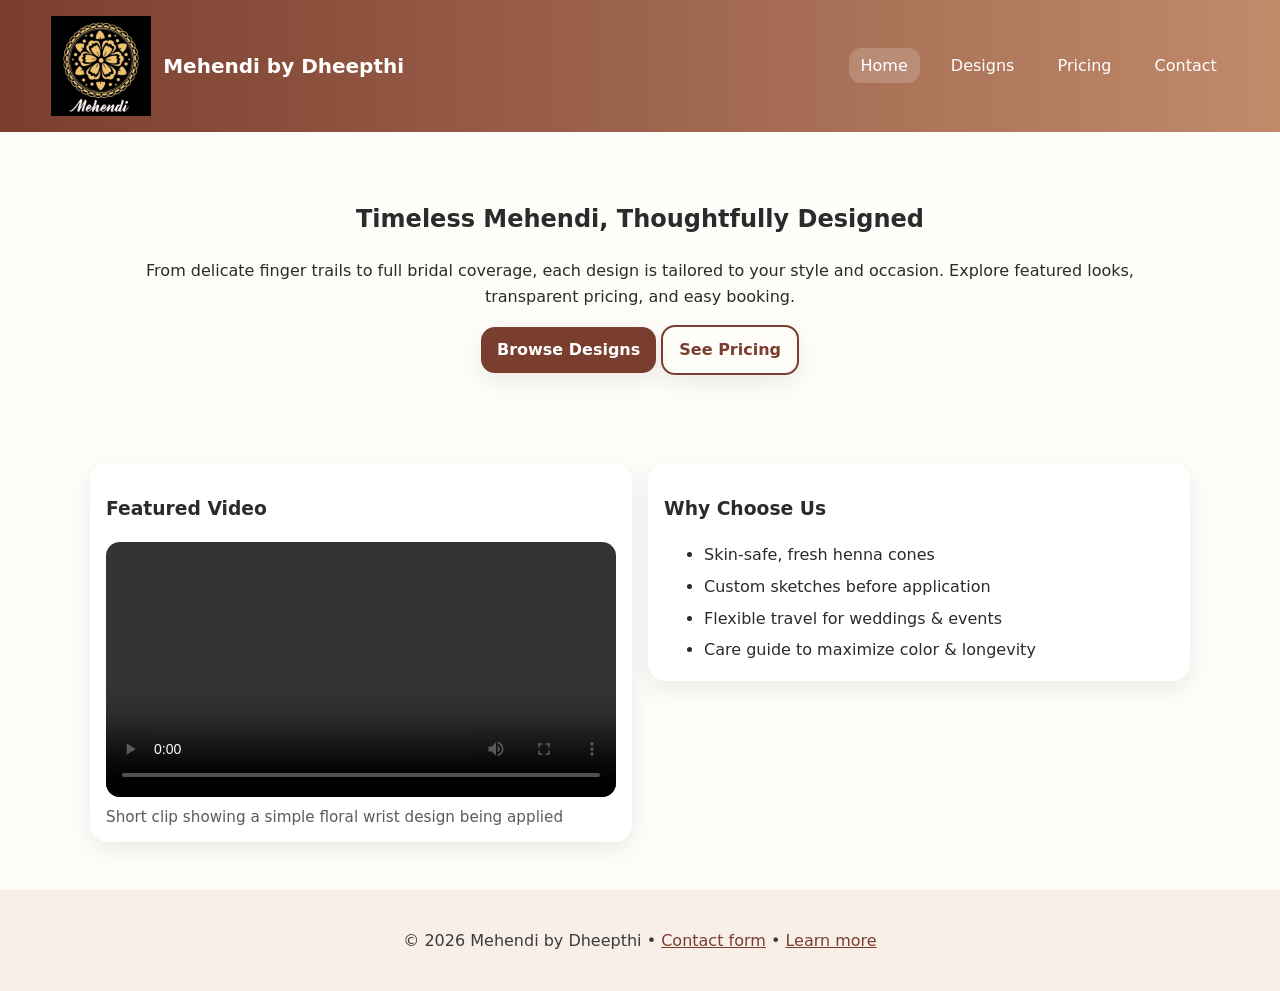
==== index.html @ c7d5ab2c "Add files via upload" ====
<!DOCTYPE html>
<html lang="en">
<head>
  <meta charset="utf-8" />
  <meta name="viewport" content="width=device-width, initial-scale=1" />
  <meta name="description" content="Elegant mehendi (henna) designs for weddings, festivals, and special occasions. View designs, pricing, and book your appointment." />
  <meta name="keywords" content="mehendi, henna, bridal mehendi, sangeet, arabic mehendi, mandala" />
  <title>Mehendi by Dheepthi — Home</title>
  <link rel="stylesheet" href="styles.css" />
</head>
<body>
  <header class="site-header">
    <div class="brand">
      <img src="MehendiLogo.jpg" alt="Henna hand icon" />
      <h1>Mehendi by Dheepthi</h1>
    </div>
    <nav class="site-nav" aria-label="Primary">
      <a href="index.html" class="active">Home</a>
      <a href="designs.html">Designs</a>
      <a href="pricing.html">Pricing</a>
      <a href="contact.html">Contact</a>
    </nav>
  </header>

  <main id="main" class="container">
    <section class="hero">
      <h2>Timeless Mehendi, Thoughtfully Designed</h2>
      <p>From delicate finger trails to full bridal coverage, each design is tailored to your style and occasion. Explore featured looks, transparent pricing, and easy booking.</p>
      <p><a class="btn" href="designs.html">Browse Designs</a> <a class="btn btn-ghost" href="pricing.html">See Pricing</a></p>
    </section>

    <section class="grid two-col">
      <article class="card tight">
        <h3>Featured Video</h3>
        <video class="feature-video" controls preload="metadata">
          <source src="henna.mp4" type="video/mp4" />
          Your browser does not support the video tag.
        </video>
        <p class="caption">Short clip showing a simple floral wrist design being applied</p>
      </article>

      <article class="card tight">
        <h3>Why Choose Us</h3>
        <ul>
          <li>Skin-safe, fresh henna cones</li>
          <li>Custom sketches before application</li>
          <li>Flexible travel for weddings &amp; events</li>
          <li>Care guide to maximize color &amp; longevity</li>
        </ul>
      </article>
    </section>
  </main>

  <footer class="site-footer">
  <p>
    © <span id="year"></span> Mehendi by Dheepthi •
    <a href="contact.html">Contact form</a> •
    <a href="https://en.wikipedia.org/wiki/Mehndi" target="_blank" rel="noopener">Learn more</a>
  </p>
</footer>
<script>
  document.getElementById('year').textContent = new Date().getFullYear();
</script>
</body>
</html>
---- styles.css ----
:root{
  --bg: #fffdf9;
  --ink: #2b2b2b;
  --accent: #7a3e2e;   /* henna brown */
  --accent-2: #c08a6b;
  --card: #ffffff;
  --shadow: 0 8px 24px rgba(0,0,0,.08);
  --radius: 18px;
}

*{ box-sizing:border-box; }

html, body {
  margin:0;
  padding:0;
  font-family: system-ui, -apple-system, Segoe UI, Roboto, "Helvetica Neue", Arial, sans-serif;
  color: var(--ink);
  background: var(--bg);
  line-height: 1.6;
}

.container { width:min(1100px, 92%); margin: 0 auto; }

.site-header {
  display:flex; align-items:center; justify-content:space-between;
  padding: 16px 4%;
  background: linear-gradient(90deg, var(--accent) 0%, var(--accent-2) 100%);
  color: white;
}
.brand { display:flex; align-items:center; gap:12px; }
.brand img { width:100px; height:100px; }
.brand h1 { font-size:1.25rem; margin:0; font-weight:700; }

.site-nav a {
  color: #fff; text-decoration:none; margin-left:14px; padding:8px 12px; border-radius:12px;
  transition: all .2s ease;
}
.site-nav a:hover, .site-nav a.active { background: rgba(255,255,255,.18); }

.hero {
  text-align:center; padding: 48px 12px;
}
.btn {
  display:inline-block; padding:10px 16px; border-radius:14px; background: var(--accent);
  color:white; text-decoration:none; font-weight:600; box-shadow: var(--shadow);
}
.btn:hover { filter: brightness(1.05); transform: translateY(-1px); }
.btn-ghost { background: transparent; color: var(--accent); border: 2px solid var(--accent); }

.grid {
  display: grid;
  gap: 16px;
  margin: 24px 0;
  align-items: start;
}
.two-col { grid-template-columns: repeat(2, 1fr); }
.three-col { grid-template-columns: repeat(3, 1fr); }
@media (max-width: 900px){ .two-col, .three-col { grid-template-columns: 1fr; } }

.card {
  background: var(--card); border-radius: var(--radius); padding:18px; box-shadow: var(--shadow);
}
.card img { width:100%; height: 320px; object-fit: cover; border-radius: 14px; }
.caption { color:#5b5b5b; font-size:.95rem; margin-top:8px; }
.card.tight {
  padding: 12px 16px;
}
.card.tight p.caption,
.card.tight ul {
  margin-bottom: 0;
}
.card.tight ul li {
  margin-bottom: 6px;
}

.table-card table {
  width:100%; border-collapse: collapse; overflow:hidden; border-radius: 14px;
}
.table-card thead { background: #f3e7df; }
.table-card th, .table-card td { padding:14px 12px; text-align:left; border-bottom:1px solid #eee; }
.table-card tbody tr:hover { background:#fff8f3; }
.table-responsive { overflow-x: auto; }

.form-card { max-width:720px; margin: 0 auto; }
.form-row { display:flex; flex-direction:column; gap:6px; margin-bottom:14px; }
input, select, textarea {
  padding:12px; border:1px solid #ddd; border-radius:12px; font-size:1rem; background:#fff;
}
input:focus, select:focus, textarea:focus { outline:2px solid var(--accent-2); border-color: var(--accent-2); }
.form-actions { display:flex; gap:12px; align-items:center; }
.form-smallprint { color:#6a6a6a; font-size:.9rem; }

.center { text-align:center; }

.site-footer {
  text-align:center; padding: 22px 4%; margin-top: 48px;
  color:#3b3b3b; background:#f8efe9;
}
.site-footer a { color: var(--accent); }

.page-hero{
  text-align:center;
  padding: 48px 12px;
  margin-top: 6px;
}
.page-hero .kicker{
  letter-spacing:.08em;
  text-transform:uppercase;
  font-weight:700;
  color:#7a3e2e;
  opacity:.9;
  font-size:.85rem;
}
.page-hero h2{ margin:.25rem 0 0.5rem; }

/* optional small breadcrumb */
.breadcrumbs{
  font-size:.95rem; color:#6a6a6a; margin-top:4px;
}
.breadcrumbs a{ color: var(--accent); text-decoration:none; }
.breadcrumbs a:hover{ text-decoration:underline; }

.feature-video {
  width: 100%;
  display: block;
  border-radius: 14px;
}
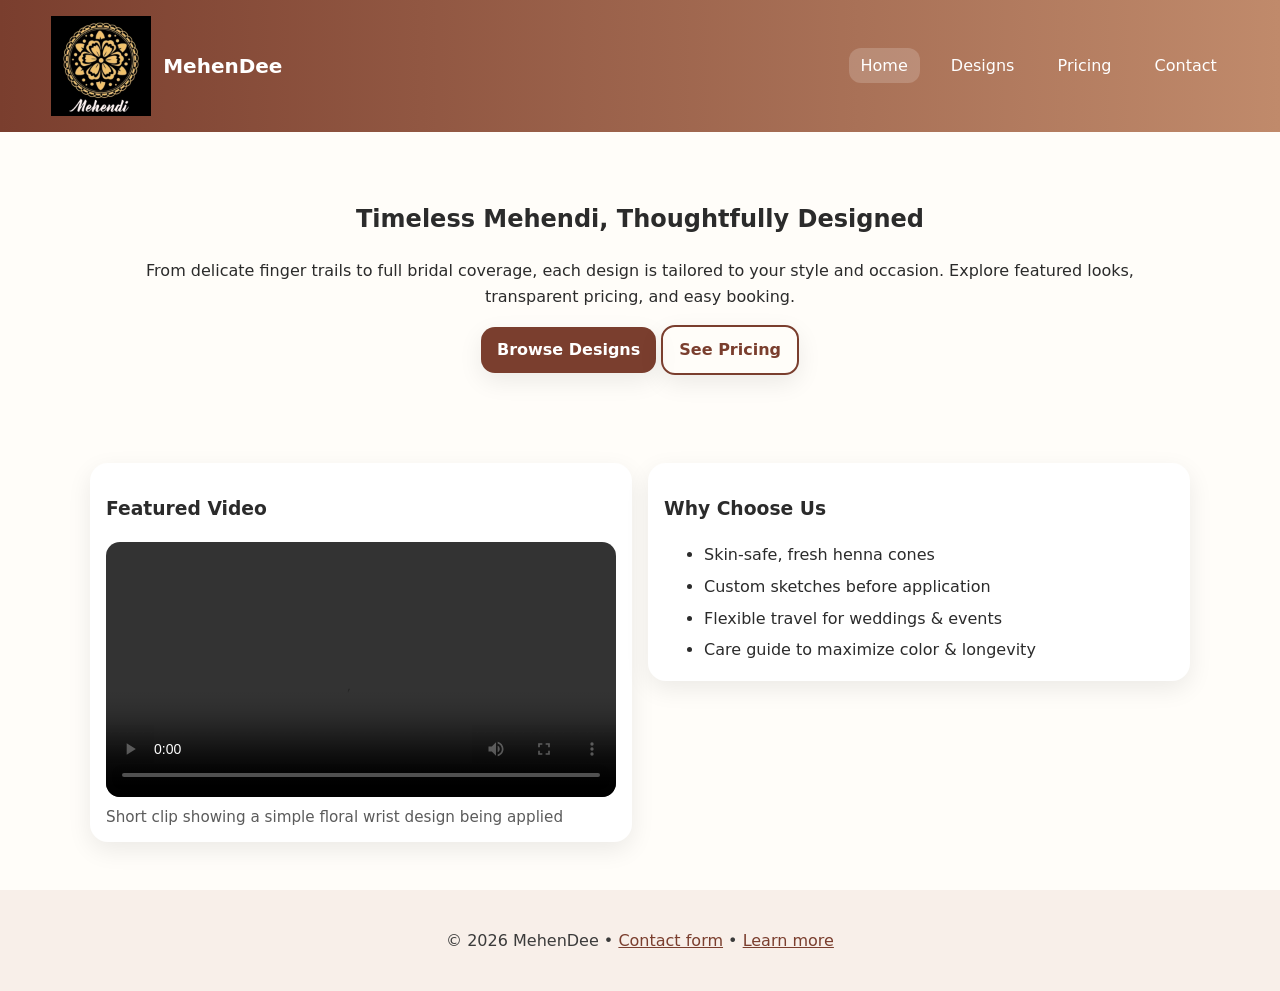
==== commit 41d6d91c: "Update brand name from 'Mehendi by Dheepthi' to 'MehenDee'" ====
--- a/index.html
+++ b/index.html
@@ -12,7 +12,7 @@
   <header class="site-header">
     <div class="brand">
       <img src="MehendiLogo.jpg" alt="Henna hand icon" />
-      <h1>Mehendi by Dheepthi</h1>
+      <h1>MehenDee</h1>
     </div>
     <nav class="site-nav" aria-label="Primary">
       <a href="index.html" class="active">Home</a>
@@ -53,7 +53,7 @@
 
   <footer class="site-footer">
   <p>
-    © <span id="year"></span> Mehendi by Dheepthi •
+    © <span id="year"></span> MehenDee •
     <a href="contact.html">Contact form</a> •
     <a href="https://en.wikipedia.org/wiki/Mehndi" target="_blank" rel="noopener">Learn more</a>
   </p>
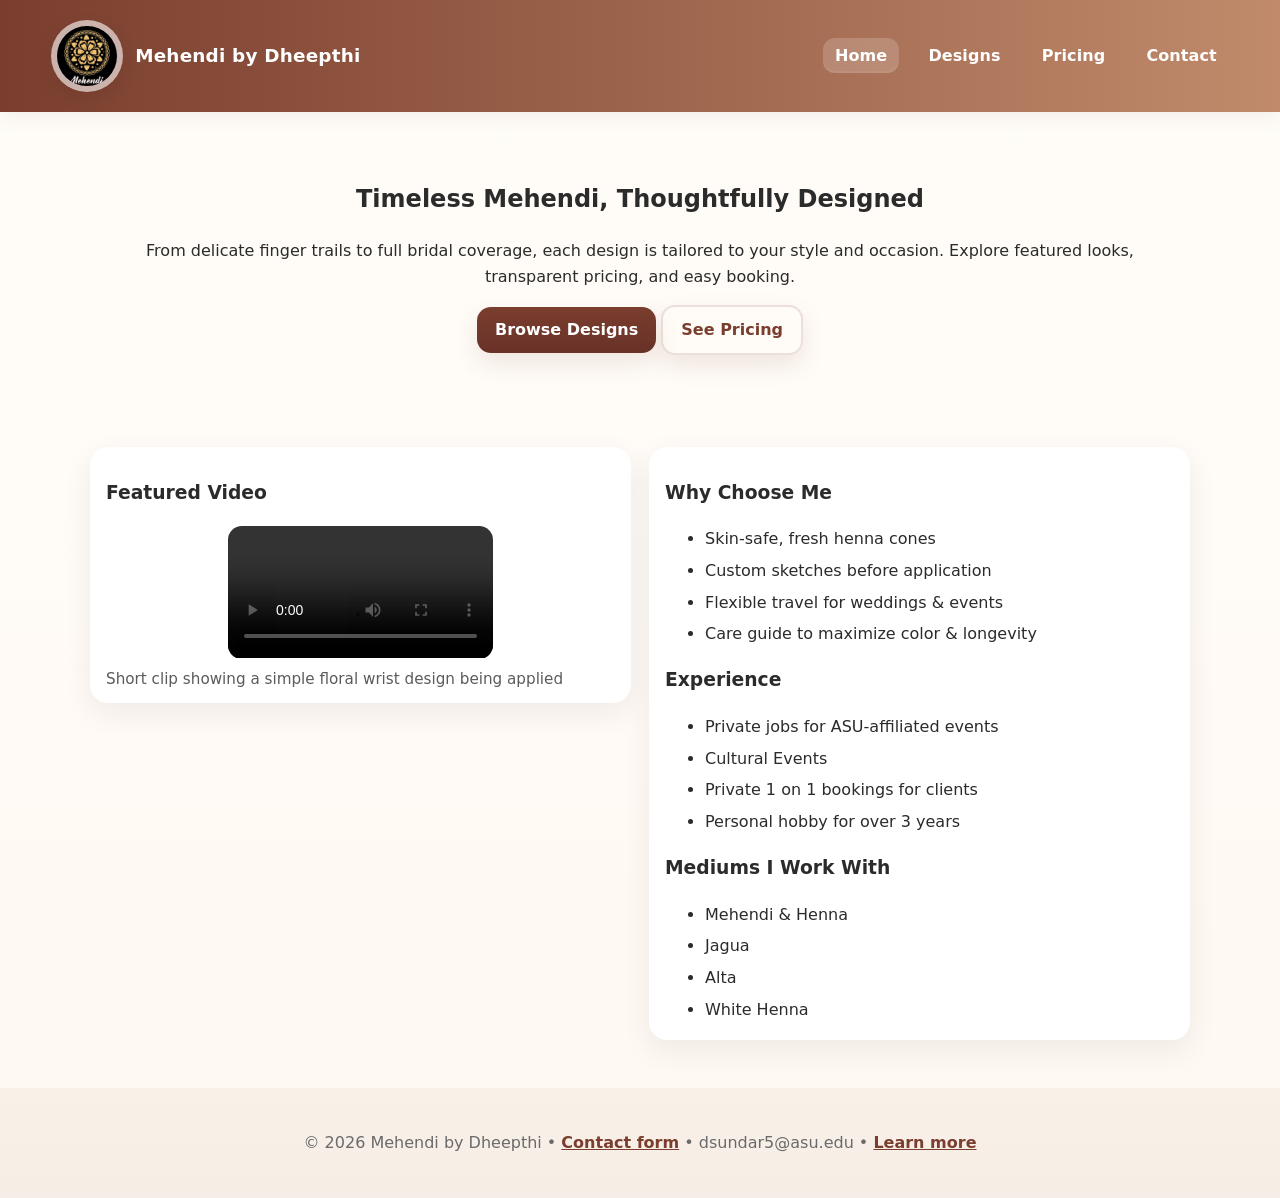
==== commit a9eca943: "Add files via upload" ====
--- a/index.html
+++ b/index.html
@@ -8,11 +8,22 @@
   <title>Mehendi by Dheepthi — Home</title>
   <link rel="stylesheet" href="styles.css" />
 </head>
+
+<!-- Google tag (gtag.js) -->
+<script async src="https://www.googletagmanager.com/gtag/js?id=G-835WFFV36K"></script>
+<script>
+  window.dataLayer = window.dataLayer || [];
+  function gtag(){dataLayer.push(arguments);}
+  gtag('js', new Date());
+
+  gtag('config', 'G-835WFFV36K');
+</script>
+
 <body>
   <header class="site-header">
     <div class="brand">
       <img src="MehendiLogo.jpg" alt="Henna hand icon" />
-      <h1>MehenDee</h1>
+      <h1>Mehendi by Dheepthi</h1>
     </div>
     <nav class="site-nav" aria-label="Primary">
       <a href="index.html" class="active">Home</a>
@@ -40,12 +51,26 @@
       </article>
 
       <article class="card tight">
-        <h3>Why Choose Us</h3>
+        <h3>Why Choose Me</h3>
         <ul>
           <li>Skin-safe, fresh henna cones</li>
           <li>Custom sketches before application</li>
           <li>Flexible travel for weddings &amp; events</li>
           <li>Care guide to maximize color &amp; longevity</li>
+        </ul>
+        <h3>Experience</h3>
+        <ul>
+          <li>Private jobs for ASU-affiliated events</li>
+          <li>Cultural Events</li>
+          <li>Private 1 on 1 bookings for clients</li>
+          <li>Personal hobby for over 3 years</li>
+        </ul>
+        <h3>Mediums I Work With</h3>
+        <ul>
+          <li>Mehendi &amp; Henna</li>
+          <li>Jagua</li>
+          <li>Alta</li>
+          <li>White Henna</li>
         </ul>
       </article>
     </section>
@@ -53,8 +78,9 @@
 
   <footer class="site-footer">
   <p>
-    © <span id="year"></span> MehenDee •
+    © <span id="year"></span> Mehendi by Dheepthi •
     <a href="contact.html">Contact form</a> •
+    dsundar5@asu.edu •
     <a href="https://en.wikipedia.org/wiki/Mehndi" target="_blank" rel="noopener">Learn more</a>
   </p>
 </footer>
--- a/styles.css
+++ b/styles.css
@@ -1,11 +1,13 @@
 :root{
   --bg: #fffdf9;
   --ink: #2b2b2b;
-  --accent: #7a3e2e;   /* henna brown */
+  --muted: #6a6a6a;
+  --accent: #7a3e2e;
   --accent-2: #c08a6b;
   --card: #ffffff;
-  --shadow: 0 8px 24px rgba(0,0,0,.08);
+  --shadow: 0 10px 30px rgba(29, 29, 29, 0.07);
   --radius: 18px;
+  --glass: rgba(255,255,255,0.6);
 }
 
 *{ box-sizing:border-box; }
@@ -13,9 +15,11 @@
 html, body {
   margin:0;
   padding:0;
-  font-family: system-ui, -apple-system, Segoe UI, Roboto, "Helvetica Neue", Arial, sans-serif;
+  -webkit-font-smoothing:antialiased;
+  -moz-osx-font-smoothing:grayscale;
+  font-family: Inter, system-ui, -apple-system, "Segoe UI", Roboto, "Helvetica Neue", Arial, sans-serif;
   color: var(--ink);
-  background: var(--bg);
+  background: linear-gradient(180deg, var(--bg) 0%, #fff8f2 100%);
   line-height: 1.6;
 }
 
@@ -23,34 +27,37 @@
 
 .site-header {
   display:flex; align-items:center; justify-content:space-between;
-  padding: 16px 4%;
+  padding: 20px 4%;
   background: linear-gradient(90deg, var(--accent) 0%, var(--accent-2) 100%);
   color: white;
+  box-shadow: 0 6px 18px rgba(122,62,46,0.08);
 }
 .brand { display:flex; align-items:center; gap:12px; }
-.brand img { width:100px; height:100px; }
-.brand h1 { font-size:1.25rem; margin:0; font-weight:700; }
+.brand img { width:72px; height:72px; border-radius:50%; object-fit:cover; background:var(--glass); padding:6px; box-shadow: 0 6px 18px rgba(0,0,0,0.08); }
+.brand h1 { font-size:1.15rem; margin:0; font-weight:800; letter-spacing:0.2px; }
 
 .site-nav a {
-  color: #fff; text-decoration:none; margin-left:14px; padding:8px 12px; border-radius:12px;
-  transition: all .2s ease;
+  color: #fff; text-decoration:none; margin-left:12px; padding:8px 12px; border-radius:12px;
+  transition: transform .18s ease, background .18s ease, box-shadow .18s ease;
+  font-weight:600; letter-spacing:0.1px;
 }
-.site-nav a:hover, .site-nav a.active { background: rgba(255,255,255,.18); }
+.site-nav a:hover { transform: translateY(-3px); box-shadow: 0 6px 14px rgba(0,0,0,0.12); background: rgba(255,255,255,.12); }
+.site-nav a.active { background: rgba(255,255,255,.18); box-shadow: inset 0 -2px 0 rgba(255,255,255,0.06); }
 
 .hero {
   text-align:center; padding: 48px 12px;
 }
 .btn {
-  display:inline-block; padding:10px 16px; border-radius:14px; background: var(--accent);
-  color:white; text-decoration:none; font-weight:600; box-shadow: var(--shadow);
+  display:inline-block; padding:10px 18px; border-radius:14px; background: linear-gradient(180deg, var(--accent) 0%, #693128 100%);
+  color:white; text-decoration:none; font-weight:700; box-shadow: 0 10px 24px rgba(122,62,46,0.12);
 }
-.btn:hover { filter: brightness(1.05); transform: translateY(-1px); }
-.btn-ghost { background: transparent; color: var(--accent); border: 2px solid var(--accent); }
+.btn:hover { filter: brightness(1.04); transform: translateY(-3px); }
+.btn-ghost { background: transparent; color: var(--accent); border: 2px solid rgba(122,62,46,0.14); }
 
 .grid {
   display: grid;
-  gap: 16px;
-  margin: 24px 0;
+  gap: 18px;
+  margin: 28px 0;
   align-items: start;
 }
 .two-col { grid-template-columns: repeat(2, 1fr); }
@@ -58,8 +65,9 @@
 @media (max-width: 900px){ .two-col, .three-col { grid-template-columns: 1fr; } }
 
 .card {
-  background: var(--card); border-radius: var(--radius); padding:18px; box-shadow: var(--shadow);
+  background: var(--card); border-radius: var(--radius); padding:18px; box-shadow: var(--shadow); transition: transform .22s ease, box-shadow .22s ease;
 }
+.card:hover { transform: translateY(-6px); box-shadow: 0 20px 40px rgba(20,20,20,0.06); }
 .card img { width:100%; height: 320px; object-fit: cover; border-radius: 14px; }
 .caption { color:#5b5b5b; font-size:.95rem; margin-top:8px; }
 .card.tight {
@@ -84,19 +92,20 @@
 .form-card { max-width:720px; margin: 0 auto; }
 .form-row { display:flex; flex-direction:column; gap:6px; margin-bottom:14px; }
 input, select, textarea {
-  padding:12px; border:1px solid #ddd; border-radius:12px; font-size:1rem; background:#fff;
+  padding:14px; border:1px solid #eee; border-radius:12px; font-size:1rem; background:#fff; transition: box-shadow .16s ease, border-color .16s ease;
 }
-input:focus, select:focus, textarea:focus { outline:2px solid var(--accent-2); border-color: var(--accent-2); }
+input::placeholder, textarea::placeholder { color: #bfbfbf; }
+input:focus, select:focus, textarea:focus { outline: none; border-color: var(--accent-2); box-shadow: 0 6px 18px rgba(192,138,107,0.12); }
 .form-actions { display:flex; gap:12px; align-items:center; }
 .form-smallprint { color:#6a6a6a; font-size:.9rem; }
 
 .center { text-align:center; }
 
 .site-footer {
-  text-align:center; padding: 22px 4%; margin-top: 48px;
-  color:#3b3b3b; background:#f8efe9;
+  text-align:center; padding: 26px 4%; margin-top: 48px;
+  color:var(--muted); background: linear-gradient(180deg, #f9f0e8, #f6ede6);
 }
-.site-footer a { color: var(--accent); }
+.site-footer a { color: var(--accent); font-weight:600; }
 
 .page-hero{
   text-align:center;
@@ -108,12 +117,11 @@
   text-transform:uppercase;
   font-weight:700;
   color:#7a3e2e;
-  opacity:.9;
+  opacity:.95;
   font-size:.85rem;
 }
 .page-hero h2{ margin:.25rem 0 0.5rem; }
 
-/* optional small breadcrumb */
 .breadcrumbs{
   font-size:.95rem; color:#6a6a6a; margin-top:4px;
 }
@@ -121,7 +129,17 @@
 .breadcrumbs a:hover{ text-decoration:underline; }
 
 .feature-video {
-  width: 100%;
+  width: 52%;
+  max-width: 420px;
   display: block;
+  margin: 0 auto;
   border-radius: 14px;
 }
+
+.success{
+  display:none; margin:16px 0; padding:12px 14px; border-radius:12px;
+  background:#ecfdf5; border:1px solid #bbf7d0; color:#166534; font-weight:600;
+  box-shadow: 0 8px 20px rgba(27, 83, 49, 0.06); transform-origin: top center;
+}
+.success.show{ display:block; animation:slideFade .45s ease both; }
+@keyframes slideFade{ from{ opacity:0; transform: translateY(-8px) scale(.995);} to{opacity:1; transform: translateY(0) scale(1);} }
